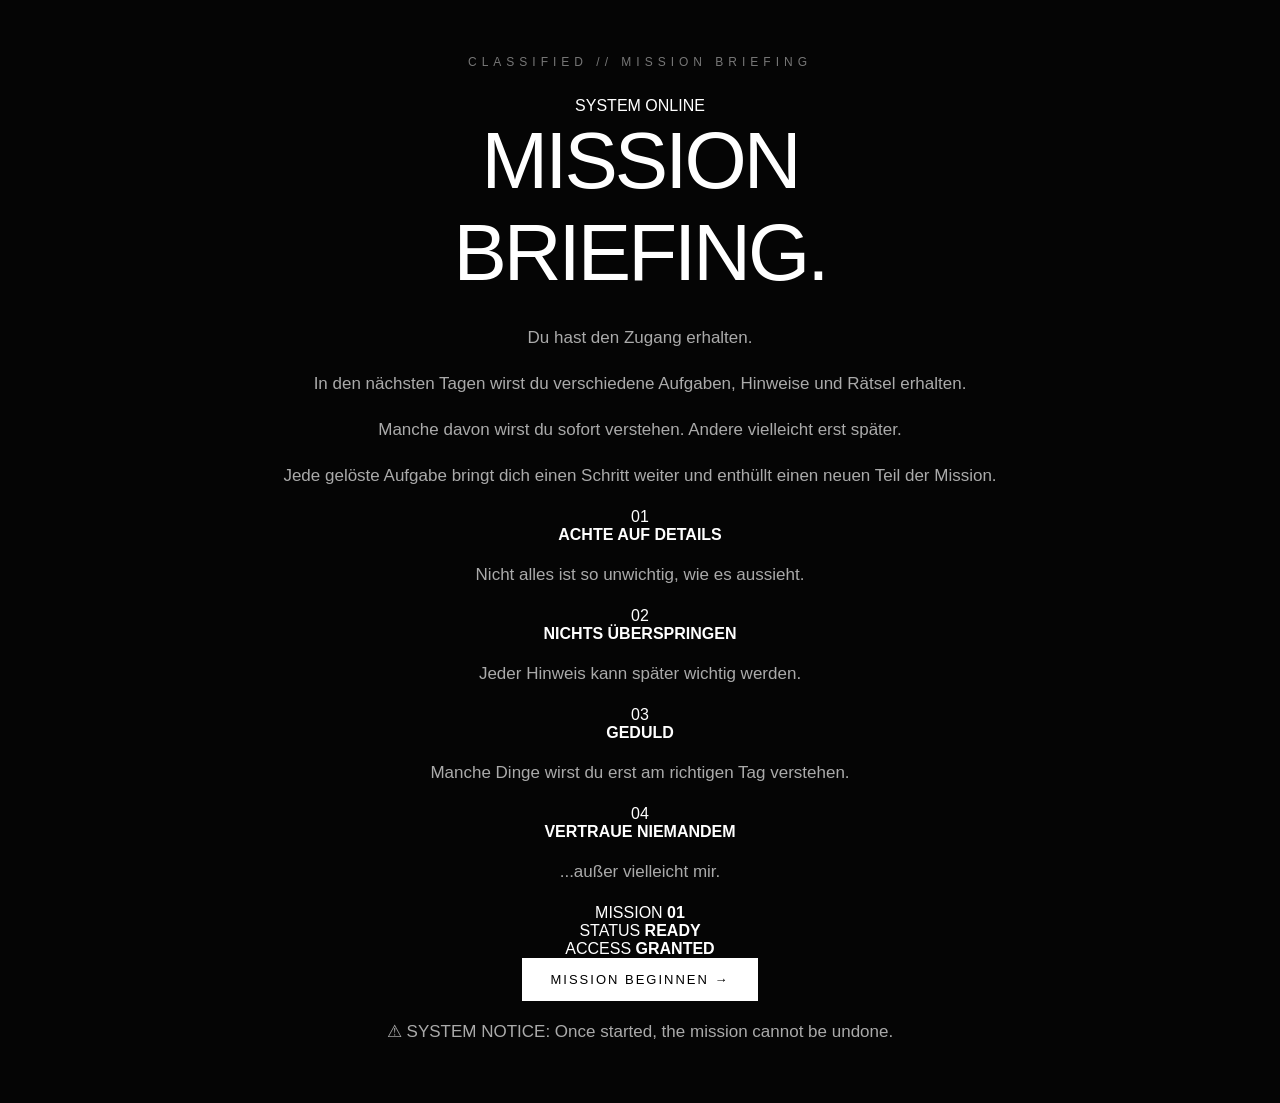
==== gettingstarted.html @ 87d24ac9 "Create gettingstarted.html" ====
<!DOCTYPE html>
<html lang="de">

<head>
    <meta charset="UTF-8">
    <meta name="viewport" content="width=device-width, initial-scale=1.0">

    <title>MISSION BRIEFING</title>

    <link rel="stylesheet" href="style.css">
</head>

<body>

    <main class="container briefing">

        <p class="label">CLASSIFIED // MISSION BRIEFING</p>

        <div class="status-line">
            <span></span>
            SYSTEM ONLINE
        </div>

        <h1>MISSION<br>BRIEFING.</h1>

        <p class="intro">
            Du hast den Zugang erhalten.
        </p>

        <div class="divider"></div>

        <div class="briefing-text">

            <p>
                In den nächsten Tagen wirst du verschiedene
                Aufgaben, Hinweise und Rätsel erhalten.
            </p>

            <p>
                Manche davon wirst du sofort verstehen.
                Andere vielleicht erst später.
            </p>

            <p>
                Jede gelöste Aufgabe bringt dich einen Schritt
                weiter und enthüllt einen neuen Teil der Mission.
            </p>

        </div>

        <div class="rules">

            <div class="rule">
                <span class="number">01</span>
                <div>
                    <strong>ACHTE AUF DETAILS</strong>
                    <p>
                        Nicht alles ist so unwichtig, wie es aussieht.
                    </p>
                </div>
            </div>

            <div class="rule">
                <span class="number">02</span>
                <div>
                    <strong>NICHTS ÜBERSPRINGEN</strong>
                    <p>
                        Jeder Hinweis kann später wichtig werden.
                    </p>
                </div>
            </div>

            <div class="rule">
                <span class="number">03</span>
                <div>
                    <strong>GEDULD</strong>
                    <p>
                        Manche Dinge wirst du erst am richtigen
                        Tag verstehen.
                    </p>
                </div>
            </div>

            <div class="rule">
                <span class="number">04</span>
                <div>
                    <strong>VERTRAUE NIEMANDEM</strong>
                    <p>
                        ...außer vielleicht mir.
                    </p>
                </div>
            </div>

        </div>

        <div class="mission-info">

            <div>
                <span>MISSION</span>
                <strong>01</strong>
            </div>

            <div>
                <span>STATUS</span>
                <strong>READY</strong>
            </div>

            <div>
                <span>ACCESS</span>
                <strong>GRANTED</strong>
            </div>

        </div>

        <button onclick="location.href='song.html'">
            MISSION BEGINNEN →
        </button>

        <p class="warning">
            ⚠ SYSTEM NOTICE: Once started, the mission cannot be undone.
        </p>

    </main>

</body>
</html>
---- style.css ----
* {
    box-sizing: border-box;
}

body {
    margin: 0;
    min-height: 100vh;
    background: #050505;
    color: #ffffff;
    font-family: Arial, Helvetica, sans-serif;
    display: flex;
    justify-content: center;
    align-items: center;
}

.container {
    width: 90%;
    max-width: 850px;
    text-align: center;
    padding: 40px 20px;
}

.label {
    font-size: 12px;
    letter-spacing: 5px;
    color: #777;
    margin-bottom: 25px;
}

h1 {
    font-size: clamp(40px, 8vw, 80px);
    font-weight: 300;
    letter-spacing: -3px;
    margin: 0 0 25px;
}

h2 {
    font-weight: 400;
}

p {
    color: #aaa;
    font-size: 17px;
    line-height: 1.7;
}

.card {
    margin-top: 45px;
    padding: 35px;
    border: 1px solid #292929;
    background: #0b0b0b;
}

input {
    width: 100%;
    max-width: 400px;
    padding: 15px;
    margin: 20px 0;
    background: #050505;
    color: white;
    border: 1px solid #444;
    outline: none;
    text-align: center;
    font-size: 16px;
}

input:focus {
    border-color: white;
}

button {
    display: inline-block;
    padding: 14px 28px;
    background: white;
    color: black;
    border: none;
    cursor: pointer;
    font-size: 13px;
    letter-spacing: 2px;
    text-transform: uppercase;
    transition: 0.2s;
}

button:hover {
    background: #cccccc;
    transform: translateY(-2px);
}

iframe {
    width: 100%;
    max-width: 560px;
    aspect-ratio: 16 / 9;
    border: 1px solid #292929;
    margin-top: 30px;
}

@media (max-width: 600px) {
    .container {
        padding: 30px 15px;
    }

    .card {
        padding: 25px 15px;
    }

    h1 {
        letter-spacing: -2px;
    }
}
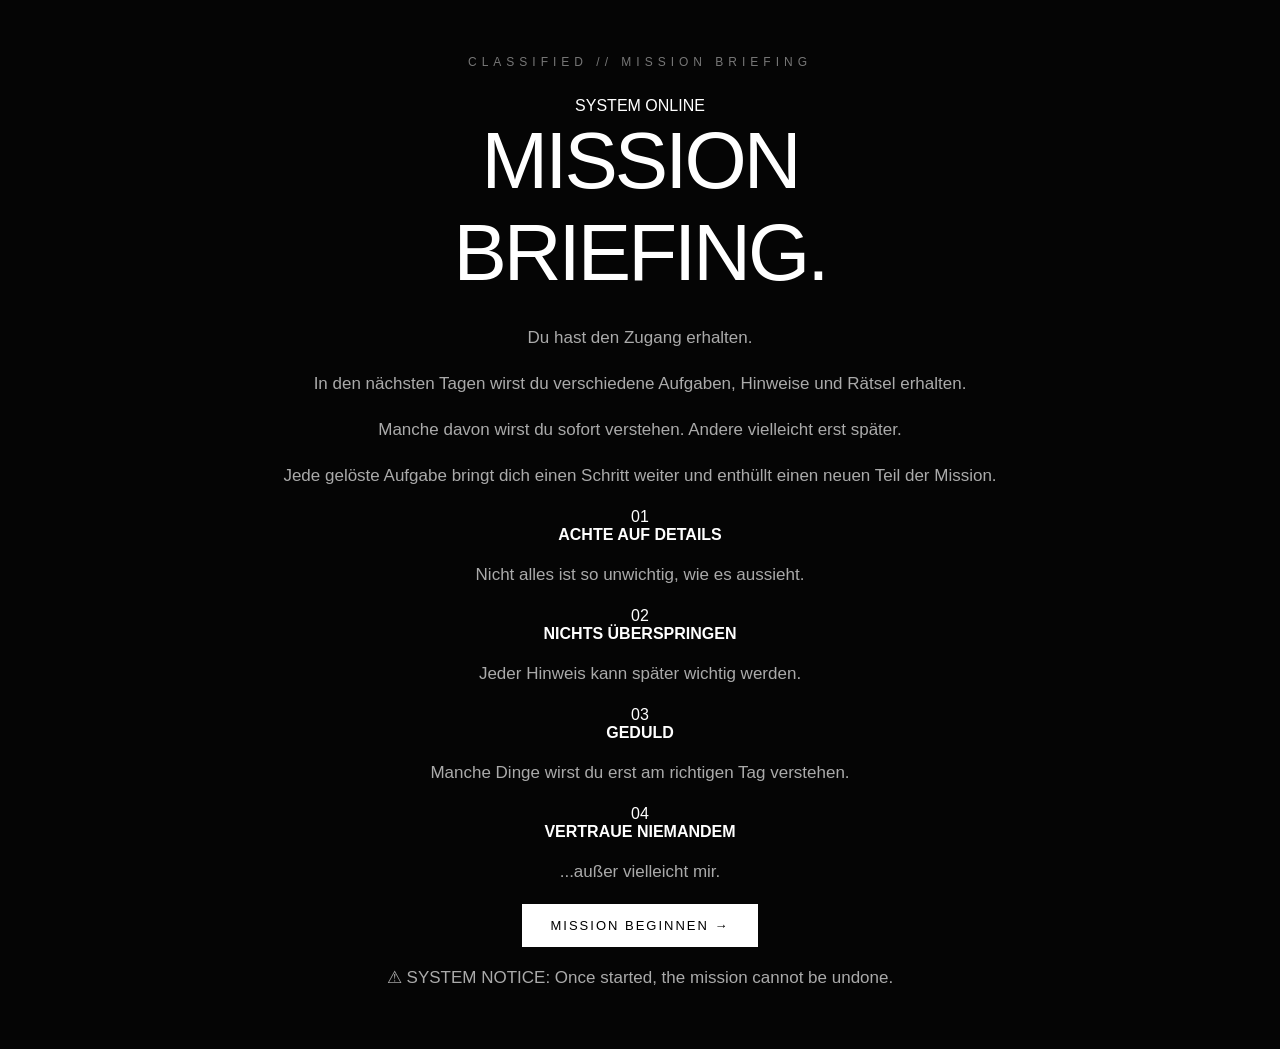
==== commit 7b9ca8eb: "Update gettingstarted.html" ====
--- a/gettingstarted.html
+++ b/gettingstarted.html
@@ -93,24 +93,6 @@
 
         </div>
 
-        <div class="mission-info">
-
-            <div>
-                <span>MISSION</span>
-                <strong>01</strong>
-            </div>
-
-            <div>
-                <span>STATUS</span>
-                <strong>READY</strong>
-            </div>
-
-            <div>
-                <span>ACCESS</span>
-                <strong>GRANTED</strong>
-            </div>
-
-        </div>
 
         <button onclick="location.href='song.html'">
             MISSION BEGINNEN →
